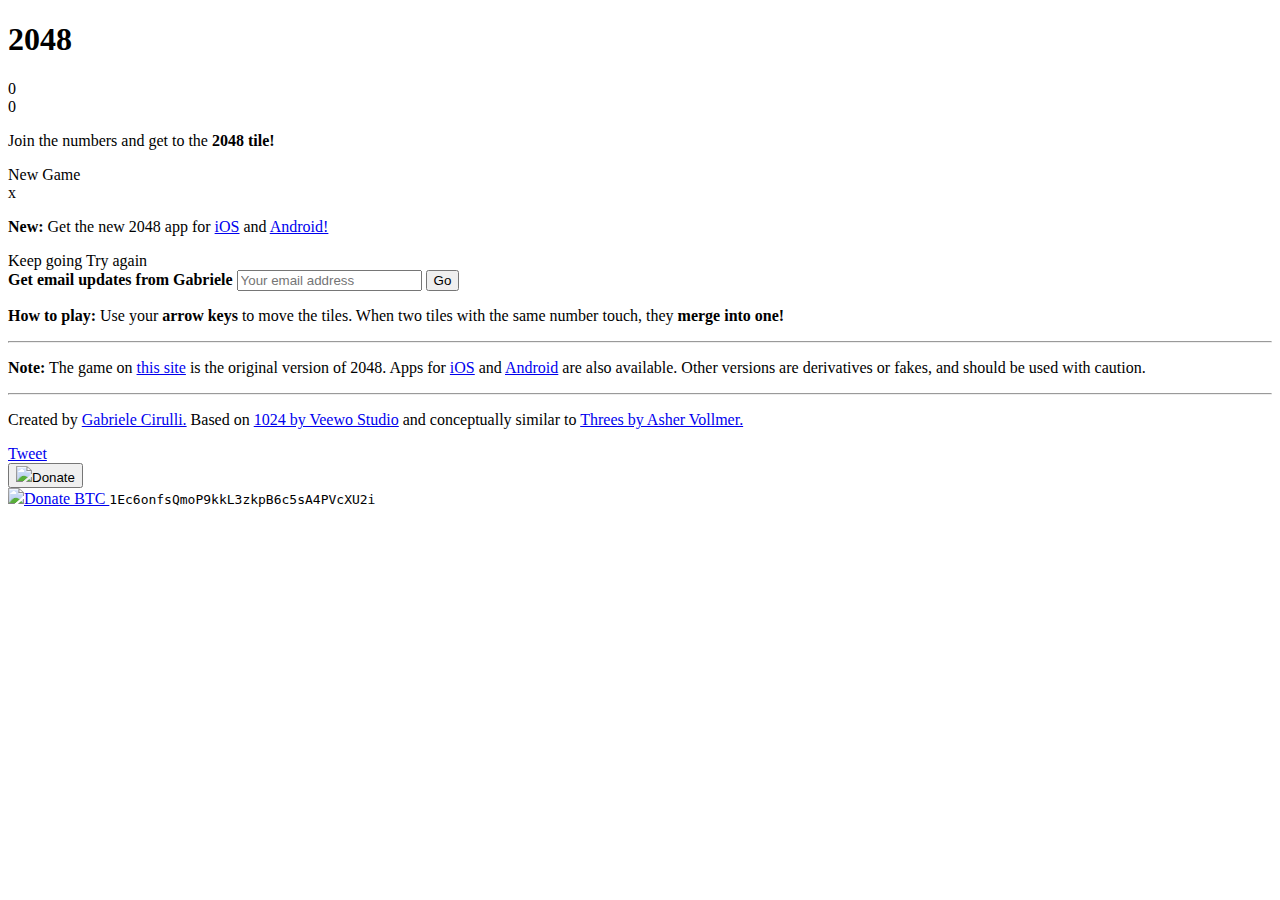
==== index.html @ 69ab5930 "Merge remote-tracking branch 'origin/master' into gh-pages" ====
<!DOCTYPE html>
<html lang="en" manifest="cache.appcache">
<head>
  <meta charset="utf-8">
  <title>2048</title>

  <link href="style/main.css" rel="stylesheet" type="text/css">
  <link rel="shortcut icon" href="favicon.ico">
  <link rel="apple-touch-icon" href="meta/apple-touch-icon.png">
  <link rel="apple-touch-startup-image" href="meta/apple-touch-startup-image-640x1096.png" media="(device-width: 320px) and (device-height: 568px) and (-webkit-device-pixel-ratio: 2)"> <!-- iPhone 5+ -->
  <link rel="apple-touch-startup-image" href="meta/apple-touch-startup-image-640x920.png"  media="(device-width: 320px) and (device-height: 480px) and (-webkit-device-pixel-ratio: 2)"> <!-- iPhone, retina -->
  <meta name="apple-mobile-web-app-capable" content="yes">
  <meta name="apple-mobile-web-app-status-bar-style" content="black">

  <meta name="HandheldFriendly" content="True">
  <meta name="MobileOptimized" content="320">
  <meta name="viewport" content="width=device-width, target-densitydpi=160dpi, initial-scale=1.0, maximum-scale=1, user-scalable=no, minimal-ui">
  <meta name="format-detection" content="telephone=no" />

  <meta name="apple-itunes-app" content="app-id=868076805">

  <meta property="og:title" content="2048 game"/>
  <meta property="og:site_name" content="2048 game"/>
  <meta property="og:description" content="Join the numbers and get to the 2048 tile! Careful: this game is extremely addictive!"/>
  <meta property="og:image" content="http://gabrielecirulli.github.io/2048/meta/og_image.png"/>
</head>
<body>
  <div class="container">
    <div class="heading">
      <h1 class="title">2048</h1>
      <div class="scores-container">
        <div class="score-container">0</div>
        <div class="best-container">0</div>
      </div>
    </div>

    <div class="above-game">
      <p class="game-intro">Join the numbers and get to the <strong>2048 tile!</strong></p>
      <a class="restart-button">New Game</a>
    </div>

    <div class="app-notice">
      <span class="notice-close-button">x</span>
      <p><strong class="important">New:</strong> Get the new 2048 app for <a href="https://itunes.apple.com/us/app/2048-by-gabriele-cirulli/id868076805" target="_blank">iOS</a> and <a href="https://play.google.com/store/apps/details?id=com.gabrielecirulli.app2048" target="_blank">Android!</a></p>
    </div>

    <div class="game-container">
      <div class="game-message">
        <p></p>
        <div class="lower">
	        <a class="keep-playing-button">Keep going</a>
          <a class="retry-button">Try again</a>
          <div class="score-sharing"></div>
          <div class="mailing-list">
            <!-- MailChimp Signup Form -->
            <form action="http://gabrielecirulli.us8.list-manage.com/subscribe/post?u=991201206817cfb4e4247ed6c&amp;id=7928ea817b" method="post" name="mc-embedded-subscribe-form" class="mailing-list-form" target="_blank">
              <strong>Get email updates from Gabriele</strong>

              <input type="email" value="" name="EMAIL" class="mailing-list-email-field" placeholder="Your email address" spellcheck="false">

              <!-- real people should not fill this in and expect good things - do not remove this or risk form bot signups-->
              <div style="position: absolute; left: -9999px;">
                <input type="text" name="b_991201206817cfb4e4247ed6c_7928ea817b" value="">
              </div>

              <input type="submit" value="Go" name="subscribe" class="mailing-list-subscribe-button">
            </form>
          </div>
        </div>
      </div>

      <div class="grid-container">
        <div class="grid-row">
          <div class="grid-cell"></div>
          <div class="grid-cell"></div>
          <div class="grid-cell"></div>
          <div class="grid-cell"></div>
        </div>
        <div class="grid-row">
          <div class="grid-cell"></div>
          <div class="grid-cell"></div>
          <div class="grid-cell"></div>
          <div class="grid-cell"></div>
        </div>
        <div class="grid-row">
          <div class="grid-cell"></div>
          <div class="grid-cell"></div>
          <div class="grid-cell"></div>
          <div class="grid-cell"></div>
        </div>
        <div class="grid-row">
          <div class="grid-cell"></div>
          <div class="grid-cell"></div>
          <div class="grid-cell"></div>
          <div class="grid-cell"></div>
        </div>
      </div>

      <div class="tile-container">

      </div>
    </div>

    <p class="game-explanation">
      <strong class="important">How to play:</strong> Use your <strong>arrow keys</strong> to move the tiles. When two tiles with the same number touch, they <strong>merge into one!</strong>
    </p>
    <hr>
    <p>
    <strong class="important">Note:</strong> The game on <a href="http://git.io/2048">this site</a> is the original version of 2048. Apps for <a href="https://itunes.apple.com/us/app/2048-by-gabriele-cirulli/id868076805" target="_blank">iOS</a> and <a href="https://play.google.com/store/apps/details?id=com.gabrielecirulli.app2048" target="_blank">Android</a> are also available. Other versions are derivatives or fakes, and should be used with caution.
    </p>
    <hr>
    <p>
    Created by <a href="http://gabrielecirulli.com" target="_blank">Gabriele Cirulli.</a> Based on <a href="https://itunes.apple.com/us/app/1024!/id823499224" target="_blank">1024 by Veewo Studio</a> and conceptually similar to <a href="http://asherv.com/threes/" target="_blank">Threes by Asher Vollmer.</a>
    </p>
    <div class="sharing">
      <a href="https://twitter.com/share" class="twitter-share-button" data-text="Check out 2048, a game where you join numbers to score high! #2048game" data-via="gabrielecirulli" data-url="http://git.io/2048" data-counturl="http://gabrielecirulli.github.io/2048/">Tweet</a>
      <script>!function(d,s,id){var js,fjs=d.getElementsByTagName(s)[0],p=/^http:/.test(d.location)?'http':'https';if(!d.getElementById(id)){js=d.createElement(s);js.id=id;js.src=p+'://platform.twitter.com/widgets.js';fjs.parentNode.insertBefore(js,fjs);}}(document, 'script', 'twitter-wjs');</script>

      <form class="pp-donate" action="https://www.paypal.com/cgi-bin/webscr" method="post" target="_blank">
        <input type="hidden" name="cmd" value="_s-xclick">
        <input type="hidden" name="hosted_button_id" value="NVNPJLTBZ8AME">
        <button name="submit"><img src="meta/icon_pp.svg">Donate</button>
        <img alt="" border="0" src="https://www.paypalobjects.com/en_US/i/scr/pixel.gif" width="1" height="1">
      </form>

      <span class="btc-donate">
        <a href="bitcoin:1Ec6onfsQmoP9kkL3zkpB6c5sA4PVcXU2i">
          <img src="meta/icon_bitcoin.svg">Donate BTC
        </a>
        <span class="address"><code>1Ec6onfsQmoP9kkL3zkpB6c5sA4PVcXU2i</code></span>
      </span>

    </div>
  </div>

  <script src="js/bind_polyfill.js"></script>
  <script src="js/classlist_polyfill.js"></script>
  <script src="js/animframe_polyfill.js"></script>
  <script src="js/keyboard_input_manager.js"></script>
  <script src="js/html_actuator.js"></script>
  <script src="js/grid.js"></script>
  <script src="js/tile.js"></script>
  <script src="js/local_storage_manager.js"></script>
  <script src="js/game_manager.js"></script>
  <script src="js/application.js"></script>

  <script>
    (function(i,s,o,g,r,a,m){i["GoogleAnalyticsObject"]=r;i[r]=i[r]||function(){
    (i[r].q=i[r].q||[]).push(arguments)},i[r].l=1*new Date();a=s.createElement(o),
    m=s.getElementsByTagName(o)[0];a.async=1;a.src=g;m.parentNode.insertBefore(a,m)
    })(window,document,"script","//www.google-analytics.com/analytics.js","ga");

    ga("create", "UA-42620757-2", "gabrielecirulli.github.io");
    ga("send", "pageview");
  </script>
</body>
</html>
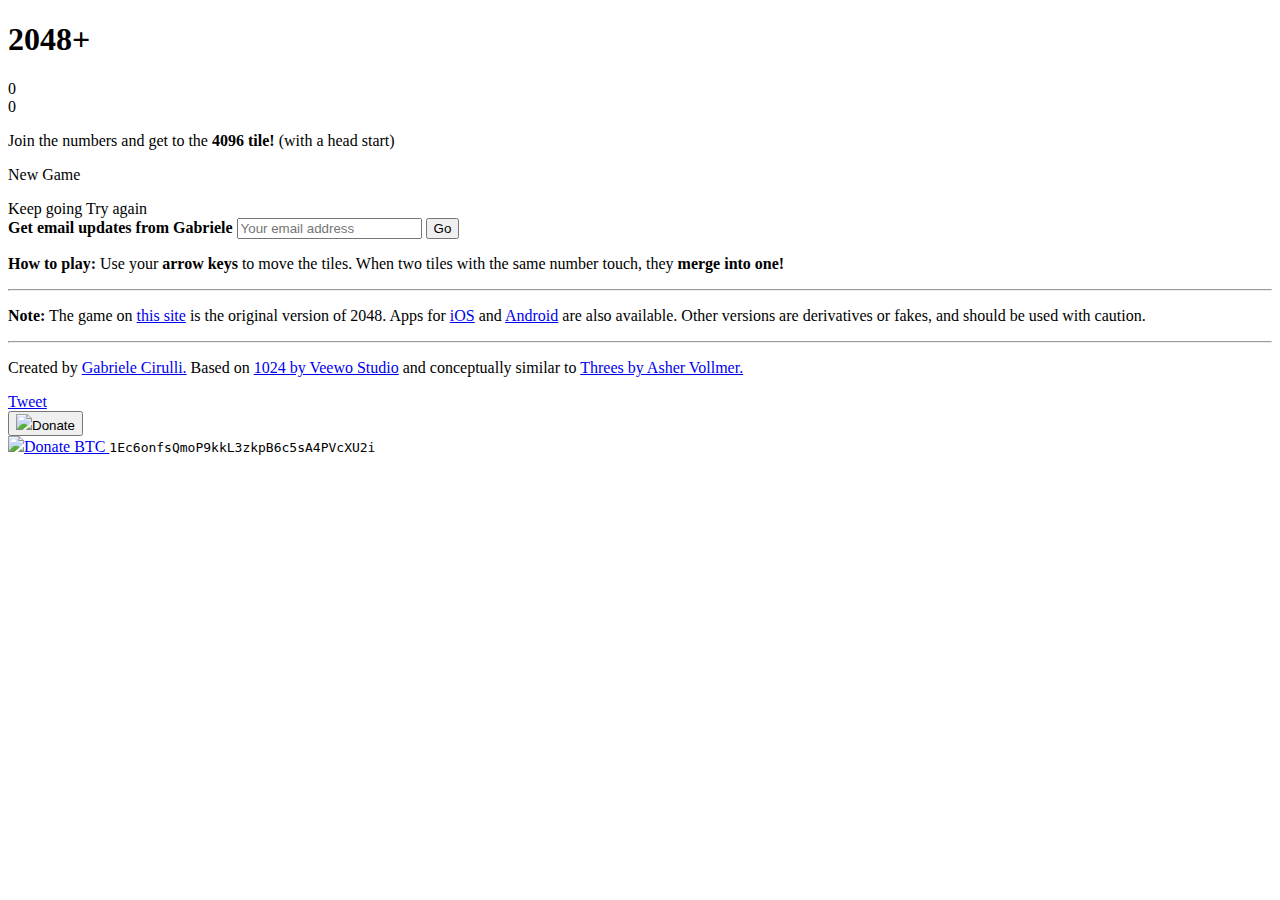
==== commit 123f1359: "Update index.html" ====
--- a/index.html
+++ b/index.html
@@ -27,7 +27,7 @@
 <body>
   <div class="container">
     <div class="heading">
-      <h1 class="title">2048</h1>
+      <h1 class="title">2048+</h1>
       <div class="scores-container">
         <div class="score-container">0</div>
         <div class="best-container">0</div>
@@ -35,13 +35,8 @@
     </div>
 
     <div class="above-game">
-      <p class="game-intro">Join the numbers and get to the <strong>2048 tile!</strong></p>
+      <p class="game-intro">Join the numbers and get to the <strong>4096 tile!</strong> (with a head start)</p>
       <a class="restart-button">New Game</a>
-    </div>
-
-    <div class="app-notice">
-      <span class="notice-close-button">x</span>
-      <p><strong class="important">New:</strong> Get the new 2048 app for <a href="https://itunes.apple.com/us/app/2048-by-gabriele-cirulli/id868076805" target="_blank">iOS</a> and <a href="https://play.google.com/store/apps/details?id=com.gabrielecirulli.app2048" target="_blank">Android!</a></p>
     </div>
 
     <div class="game-container">
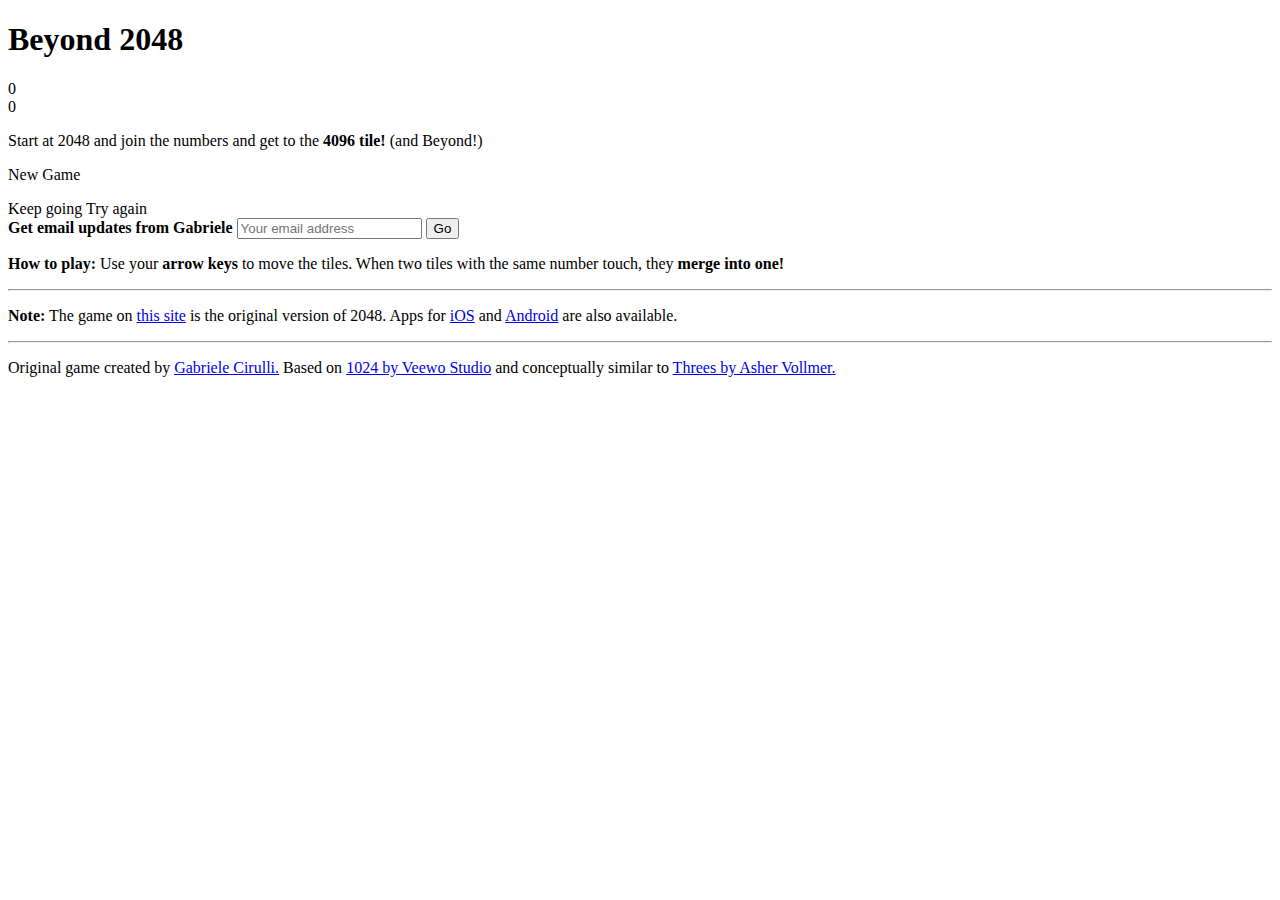
==== commit 73df7ea8: "rename and cleanup" ====
--- a/index.html
+++ b/index.html
@@ -27,7 +27,7 @@
 <body>
   <div class="container">
     <div class="heading">
-      <h1 class="title">2048+</h1>
+      <h1 class="title">Beyond 2048</h1>
       <div class="scores-container">
         <div class="score-container">0</div>
         <div class="best-container">0</div>
@@ -35,7 +35,7 @@
     </div>
 
     <div class="above-game">
-      <p class="game-intro">Join the numbers and get to the <strong>4096 tile!</strong> (with a head start)</p>
+      <p class="game-intro">Start at 2048 and join the numbers and get to the <strong>4096 tile!</strong> (and Beyond!)</p>
       <a class="restart-button">New Game</a>
     </div>
 
@@ -101,31 +101,12 @@
     </p>
     <hr>
     <p>
-    <strong class="important">Note:</strong> The game on <a href="http://git.io/2048">this site</a> is the original version of 2048. Apps for <a href="https://itunes.apple.com/us/app/2048-by-gabriele-cirulli/id868076805" target="_blank">iOS</a> and <a href="https://play.google.com/store/apps/details?id=com.gabrielecirulli.app2048" target="_blank">Android</a> are also available. Other versions are derivatives or fakes, and should be used with caution.
+    <strong class="important">Note:</strong> The game on <a href="http://git.io/2048">this site</a> is the original version of 2048. Apps for <a href="https://itunes.apple.com/us/app/2048-by-gabriele-cirulli/id868076805" target="_blank">iOS</a> and <a href="https://play.google.com/store/apps/details?id=com.gabrielecirulli.app2048" target="_blank">Android</a> are also available.
     </p>
     <hr>
     <p>
-    Created by <a href="http://gabrielecirulli.com" target="_blank">Gabriele Cirulli.</a> Based on <a href="https://itunes.apple.com/us/app/1024!/id823499224" target="_blank">1024 by Veewo Studio</a> and conceptually similar to <a href="http://asherv.com/threes/" target="_blank">Threes by Asher Vollmer.</a>
+    Original game created by <a href="http://gabrielecirulli.com" target="_blank">Gabriele Cirulli.</a> Based on <a href="https://itunes.apple.com/us/app/1024!/id823499224" target="_blank">1024 by Veewo Studio</a> and conceptually similar to <a href="http://asherv.com/threes/" target="_blank">Threes by Asher Vollmer.</a>
     </p>
-    <div class="sharing">
-      <a href="https://twitter.com/share" class="twitter-share-button" data-text="Check out 2048, a game where you join numbers to score high! #2048game" data-via="gabrielecirulli" data-url="http://git.io/2048" data-counturl="http://gabrielecirulli.github.io/2048/">Tweet</a>
-      <script>!function(d,s,id){var js,fjs=d.getElementsByTagName(s)[0],p=/^http:/.test(d.location)?'http':'https';if(!d.getElementById(id)){js=d.createElement(s);js.id=id;js.src=p+'://platform.twitter.com/widgets.js';fjs.parentNode.insertBefore(js,fjs);}}(document, 'script', 'twitter-wjs');</script>
-
-      <form class="pp-donate" action="https://www.paypal.com/cgi-bin/webscr" method="post" target="_blank">
-        <input type="hidden" name="cmd" value="_s-xclick">
-        <input type="hidden" name="hosted_button_id" value="NVNPJLTBZ8AME">
-        <button name="submit"><img src="meta/icon_pp.svg">Donate</button>
-        <img alt="" border="0" src="https://www.paypalobjects.com/en_US/i/scr/pixel.gif" width="1" height="1">
-      </form>
-
-      <span class="btc-donate">
-        <a href="bitcoin:1Ec6onfsQmoP9kkL3zkpB6c5sA4PVcXU2i">
-          <img src="meta/icon_bitcoin.svg">Donate BTC
-        </a>
-        <span class="address"><code>1Ec6onfsQmoP9kkL3zkpB6c5sA4PVcXU2i</code></span>
-      </span>
-
-    </div>
   </div>
 
   <script src="js/bind_polyfill.js"></script>
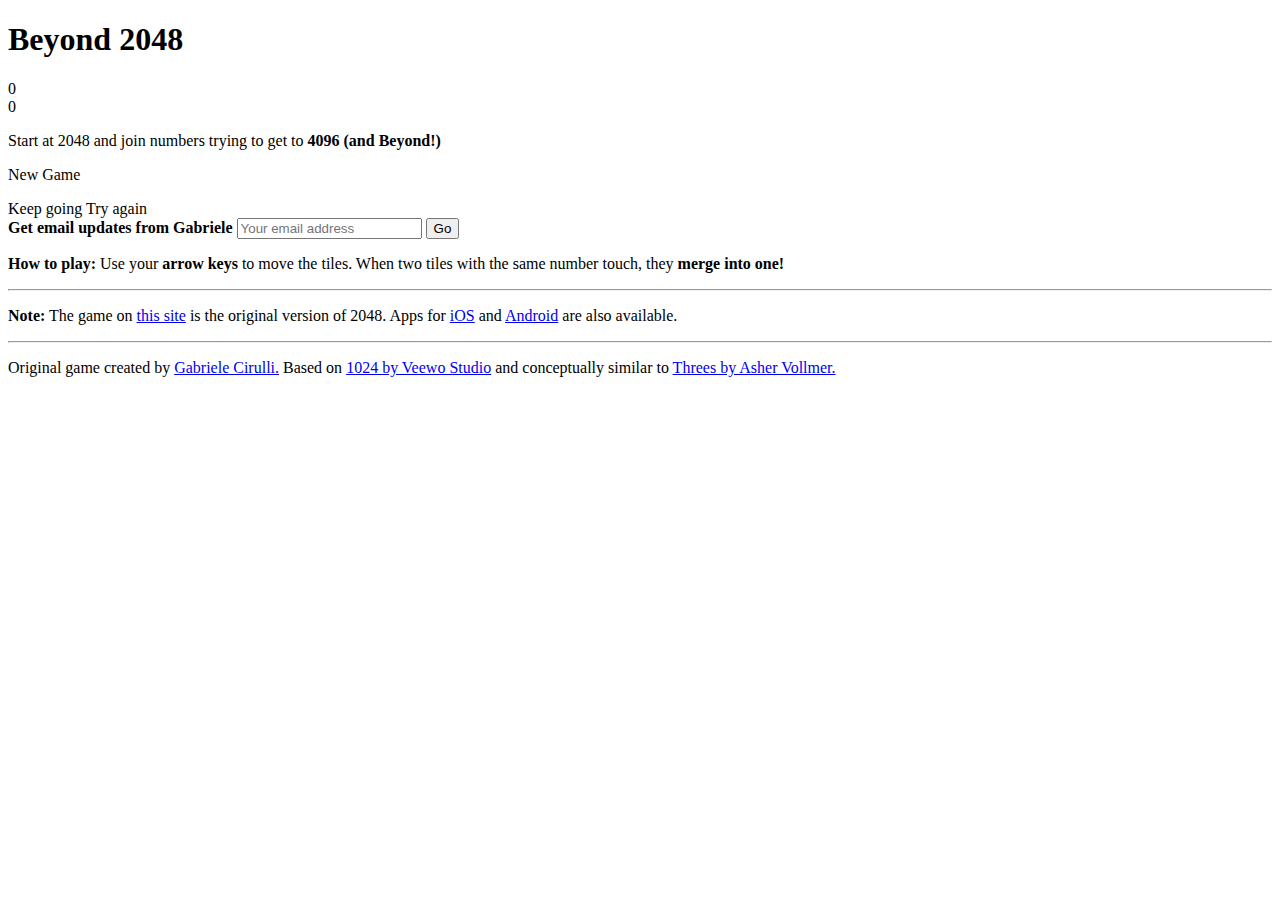
==== commit a45b5d9a: "wording" ====
--- a/index.html
+++ b/index.html
@@ -35,7 +35,7 @@
     </div>
 
     <div class="above-game">
-      <p class="game-intro">Start at 2048 and join the numbers and get to the <strong>4096 tile!</strong> (and Beyond!)</p>
+      <p class="game-intro">Start at 2048 and join numbers trying to get to <strong>4096 (and Beyond!)</strong></p>
       <a class="restart-button">New Game</a>
     </div>
 
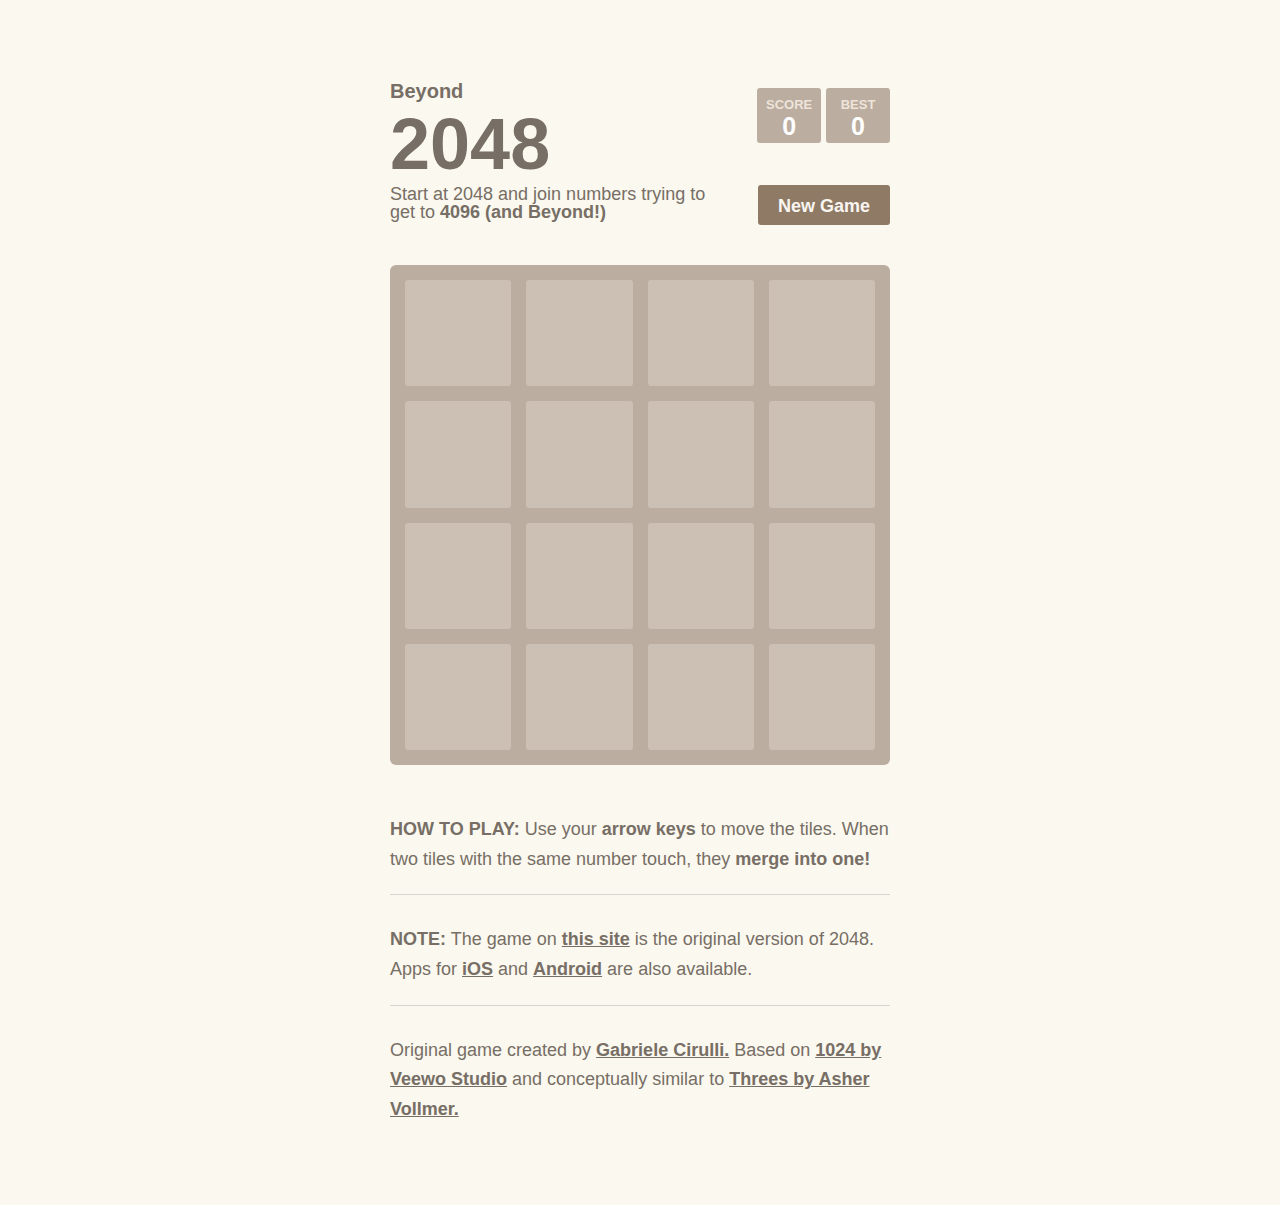
==== commit 9878638f: "index updates" ====
--- a/index.html
+++ b/index.html
@@ -27,7 +27,7 @@
 <body>
   <div class="container">
     <div class="heading">
-      <h1 class="title">Beyond 2048</h1>
+      <h1 class="title"><span class="sub-title">Beyond</span> 2048</h1>
       <div class="scores-container">
         <div class="score-container">0</div>
         <div class="best-container">0</div>
@@ -119,15 +119,5 @@
   <script src="js/local_storage_manager.js"></script>
   <script src="js/game_manager.js"></script>
   <script src="js/application.js"></script>
-
-  <script>
-    (function(i,s,o,g,r,a,m){i["GoogleAnalyticsObject"]=r;i[r]=i[r]||function(){
-    (i[r].q=i[r].q||[]).push(arguments)},i[r].l=1*new Date();a=s.createElement(o),
-    m=s.getElementsByTagName(o)[0];a.async=1;a.src=g;m.parentNode.insertBefore(a,m)
-    })(window,document,"script","//www.google-analytics.com/analytics.js","ga");
-
-    ga("create", "UA-42620757-2", "gabrielecirulli.github.io");
-    ga("send", "pageview");
-  </script>
 </body>
 </html>
--- a/style/main.css
+++ b/style/main.css
@@ -0,0 +1,1057 @@
+@import url(fonts/clear-sans.css);
+html, body {
+  margin: 0;
+  padding: 0;
+  background: #faf8ef;
+  color: #776e65;
+  font-family: "Clear Sans", "Helvetica Neue", Arial, sans-serif;
+  font-size: 18px; }
+
+body {
+  margin: 80px 0; }
+
+input {
+  display: inline-block;
+  background: #8f7a66;
+  border-radius: 3px;
+  padding: 0 20px;
+  text-decoration: none;
+  color: #f9f6f2;
+  height: 40px;
+  line-height: 42px;
+  cursor: pointer;
+  font: inherit;
+  border: none;
+  outline: none;
+  box-sizing: border-box;
+  font-weight: bold;
+  margin: 0;
+  -webkit-appearance: none;
+  -moz-appearance: none;
+  appearance: none; }
+  input[type="text"], input[type="email"] {
+    cursor: auto;
+    background: #fcfbf9;
+    font-weight: normal;
+    color: #776e65;
+    padding: 0 15px; }
+    input[type="text"]::-webkit-input-placeholder, input[type="email"]::-webkit-input-placeholder {
+      color: #9d948c; }
+    input[type="text"]::-moz-placeholder, input[type="email"]::-moz-placeholder {
+      color: #9d948c; }
+    input[type="text"]:-ms-input-placeholder, input[type="email"]:-ms-input-placeholder {
+      color: #9d948c; }
+
+.heading:after {
+  content: "";
+  display: block;
+  clear: both; }
+
+h1.title {
+  font-size: 72px;
+  font-weight: bold;
+  margin: 0;
+  display: block;
+  float: left; }
+  h1.title .sub-title{
+	font-size: 20px;
+	display: block;
+  }
+
+@-webkit-keyframes move-up {
+  0% {
+    top: 25px;
+    opacity: 1; }
+
+  100% {
+    top: -50px;
+    opacity: 0; } }
+@-moz-keyframes move-up {
+  0% {
+    top: 25px;
+    opacity: 1; }
+
+  100% {
+    top: -50px;
+    opacity: 0; } }
+@keyframes move-up {
+  0% {
+    top: 25px;
+    opacity: 1; }
+
+  100% {
+    top: -50px;
+    opacity: 0; } }
+.scores-container {
+  float: right;
+  text-align: right; }
+
+.score-container, .best-container {
+  position: relative;
+  display: inline-block;
+  background: #bbada0;
+  padding: 15px 25px;
+  font-size: 25px;
+  height: 25px;
+  line-height: 47px;
+  font-weight: bold;
+  border-radius: 3px;
+  color: white;
+  margin-top: 8px;
+  text-align: center; }
+  .score-container:after, .best-container:after {
+    position: absolute;
+    width: 100%;
+    top: 10px;
+    left: 0;
+    text-transform: uppercase;
+    font-size: 13px;
+    line-height: 13px;
+    text-align: center;
+    color: #eee4da; }
+  .score-container .score-addition, .best-container .score-addition {
+    position: absolute;
+    right: 30px;
+    color: red;
+    font-size: 25px;
+    line-height: 25px;
+    font-weight: bold;
+    color: rgba(119, 110, 101, 0.9);
+    z-index: 100;
+    -webkit-animation: move-up 600ms ease-in;
+    -moz-animation: move-up 600ms ease-in;
+    animation: move-up 600ms ease-in;
+    -webkit-animation-fill-mode: both;
+    -moz-animation-fill-mode: both;
+    animation-fill-mode: both; }
+
+.score-container:after {
+  content: "Score"; }
+
+.best-container:after {
+  content: "Best"; }
+
+p {
+  margin-top: 0;
+  margin-bottom: 10px;
+  line-height: 1.65; }
+
+a {
+  color: #776e65;
+  font-weight: bold;
+  text-decoration: underline;
+  cursor: pointer; }
+
+strong.important {
+  text-transform: uppercase; }
+
+hr {
+  border: none;
+  border-bottom: 1px solid #d8d4d0;
+  margin-top: 20px;
+  margin-bottom: 30px; }
+
+.container {
+  width: 500px;
+  margin: 0 auto; }
+
+@-webkit-keyframes fade-in {
+  0% {
+    opacity: 0; }
+
+  100% {
+    opacity: 1; } }
+@-moz-keyframes fade-in {
+  0% {
+    opacity: 0; }
+
+  100% {
+    opacity: 1; } }
+@keyframes fade-in {
+  0% {
+    opacity: 0; }
+
+  100% {
+    opacity: 1; } }
+@-webkit-keyframes slide-up {
+  0% {
+    margin-top: 32%; }
+
+  100% {
+    margin-top: 20%; } }
+@-moz-keyframes slide-up {
+  0% {
+    margin-top: 32%; }
+
+  100% {
+    margin-top: 20%; } }
+@keyframes slide-up {
+  0% {
+    margin-top: 32%; }
+
+  100% {
+    margin-top: 20%; } }
+.game-container {
+  margin-top: 40px;
+  position: relative;
+  padding: 15px;
+  cursor: default;
+  -webkit-touch-callout: none;
+  -ms-touch-callout: none;
+  -webkit-user-select: none;
+  -moz-user-select: none;
+  -ms-user-select: none;
+  -ms-touch-action: none;
+  touch-action: none;
+  background: #bbada0;
+  border-radius: 6px;
+  width: 500px;
+  height: 500px;
+  -webkit-box-sizing: border-box;
+  -moz-box-sizing: border-box;
+  box-sizing: border-box; }
+
+.game-message {
+  display: none;
+  position: absolute;
+  top: 0;
+  right: 0;
+  bottom: 0;
+  left: 0;
+  background: rgba(238, 228, 218, 0.73);
+  z-index: 100;
+  padding-top: 40px;
+  text-align: center;
+  -webkit-animation: fade-in 800ms ease 1200ms;
+  -moz-animation: fade-in 800ms ease 1200ms;
+  animation: fade-in 800ms ease 1200ms;
+  -webkit-animation-fill-mode: both;
+  -moz-animation-fill-mode: both;
+  animation-fill-mode: both; }
+  .game-message p {
+    font-size: 60px;
+    font-weight: bold;
+    height: 60px;
+    line-height: 60px;
+    margin-top: 222px; }
+  .game-message .lower {
+    display: block;
+    margin-top: 29px; }
+  .game-message .mailing-list {
+    margin-top: 52px; }
+    .game-message .mailing-list strong {
+      display: block;
+      margin-bottom: 10px; }
+    .game-message .mailing-list .mailing-list-email-field {
+      width: 230px;
+      margin-right: 5px; }
+  .game-message a {
+    display: inline-block;
+    background: #8f7a66;
+    border-radius: 3px;
+    padding: 0 20px;
+    text-decoration: none;
+    color: #f9f6f2;
+    height: 40px;
+    line-height: 42px;
+    cursor: pointer;
+    margin-left: 9px; }
+    .game-message a.keep-playing-button {
+      display: none; }
+  .game-message .score-sharing {
+    display: inline-block;
+    vertical-align: middle;
+    margin-left: 10px; }
+  .game-message.game-won {
+    background: rgba(237, 194, 46, 0.5);
+    color: #f9f6f2; }
+    .game-message.game-won a.keep-playing-button {
+      display: inline-block; }
+  .game-message.game-won, .game-message.game-over {
+    display: block; }
+    .game-message.game-won p, .game-message.game-over p {
+      -webkit-animation: slide-up 1.5s ease-in-out 2500ms;
+      -moz-animation: slide-up 1.5s ease-in-out 2500ms;
+      animation: slide-up 1.5s ease-in-out 2500ms;
+      -webkit-animation-fill-mode: both;
+      -moz-animation-fill-mode: both;
+      animation-fill-mode: both; }
+    .game-message.game-won .mailing-list, .game-message.game-over .mailing-list {
+      -webkit-animation: fade-in 1.5s ease-in-out 2500ms;
+      -moz-animation: fade-in 1.5s ease-in-out 2500ms;
+      animation: fade-in 1.5s ease-in-out 2500ms;
+      -webkit-animation-fill-mode: both;
+      -moz-animation-fill-mode: both;
+      animation-fill-mode: both; }
+
+.grid-container {
+  position: absolute;
+  z-index: 1; }
+
+.grid-row {
+  margin-bottom: 15px; }
+  .grid-row:last-child {
+    margin-bottom: 0; }
+  .grid-row:after {
+    content: "";
+    display: block;
+    clear: both; }
+
+.grid-cell {
+  width: 106.25px;
+  height: 106.25px;
+  margin-right: 15px;
+  float: left;
+  border-radius: 3px;
+  background: rgba(238, 228, 218, 0.35); }
+  .grid-cell:last-child {
+    margin-right: 0; }
+
+.tile-container {
+  position: absolute;
+  z-index: 2; }
+
+.tile, .tile .tile-inner {
+  width: 107px;
+  height: 107px;
+  line-height: 116.25px; }
+.tile.tile-position-1-1 {
+  -webkit-transform: translate(0px, 0px);
+  -moz-transform: translate(0px, 0px);
+  transform: translate(0px, 0px); }
+.tile.tile-position-1-2 {
+  -webkit-transform: translate(0px, 121px);
+  -moz-transform: translate(0px, 121px);
+  transform: translate(0px, 121px); }
+.tile.tile-position-1-3 {
+  -webkit-transform: translate(0px, 242px);
+  -moz-transform: translate(0px, 242px);
+  transform: translate(0px, 242px); }
+.tile.tile-position-1-4 {
+  -webkit-transform: translate(0px, 363px);
+  -moz-transform: translate(0px, 363px);
+  transform: translate(0px, 363px); }
+.tile.tile-position-2-1 {
+  -webkit-transform: translate(121px, 0px);
+  -moz-transform: translate(121px, 0px);
+  transform: translate(121px, 0px); }
+.tile.tile-position-2-2 {
+  -webkit-transform: translate(121px, 121px);
+  -moz-transform: translate(121px, 121px);
+  transform: translate(121px, 121px); }
+.tile.tile-position-2-3 {
+  -webkit-transform: translate(121px, 242px);
+  -moz-transform: translate(121px, 242px);
+  transform: translate(121px, 242px); }
+.tile.tile-position-2-4 {
+  -webkit-transform: translate(121px, 363px);
+  -moz-transform: translate(121px, 363px);
+  transform: translate(121px, 363px); }
+.tile.tile-position-3-1 {
+  -webkit-transform: translate(242px, 0px);
+  -moz-transform: translate(242px, 0px);
+  transform: translate(242px, 0px); }
+.tile.tile-position-3-2 {
+  -webkit-transform: translate(242px, 121px);
+  -moz-transform: translate(242px, 121px);
+  transform: translate(242px, 121px); }
+.tile.tile-position-3-3 {
+  -webkit-transform: translate(242px, 242px);
+  -moz-transform: translate(242px, 242px);
+  transform: translate(242px, 242px); }
+.tile.tile-position-3-4 {
+  -webkit-transform: translate(242px, 363px);
+  -moz-transform: translate(242px, 363px);
+  transform: translate(242px, 363px); }
+.tile.tile-position-4-1 {
+  -webkit-transform: translate(363px, 0px);
+  -moz-transform: translate(363px, 0px);
+  transform: translate(363px, 0px); }
+.tile.tile-position-4-2 {
+  -webkit-transform: translate(363px, 121px);
+  -moz-transform: translate(363px, 121px);
+  transform: translate(363px, 121px); }
+.tile.tile-position-4-3 {
+  -webkit-transform: translate(363px, 242px);
+  -moz-transform: translate(363px, 242px);
+  transform: translate(363px, 242px); }
+.tile.tile-position-4-4 {
+  -webkit-transform: translate(363px, 363px);
+  -moz-transform: translate(363px, 363px);
+  transform: translate(363px, 363px); }
+
+.tile {
+  position: absolute;
+  -webkit-transition: 100ms ease-in-out;
+  -moz-transition: 100ms ease-in-out;
+  transition: 100ms ease-in-out;
+  -webkit-transition-property: -webkit-transform;
+  -moz-transition-property: -moz-transform;
+  transition-property: transform; }
+  .tile .tile-inner {
+    border-radius: 3px;
+    background: #eee4da;
+    text-align: center;
+    font-weight: bold;
+    z-index: 10;
+    font-size: 55px; }
+  .tile.tile-2 .tile-inner {
+    background: #eee4da;
+    box-shadow: 0 0 30px 10px rgba(243, 215, 116, 0), inset 0 0 0 1px rgba(255, 255, 255, 0); }
+  .tile.tile-4 .tile-inner {
+    background: #ede0c8;
+    box-shadow: 0 0 30px 10px rgba(243, 215, 116, 0), inset 0 0 0 1px rgba(255, 255, 255, 0); }
+  .tile.tile-8 .tile-inner {
+    color: #f9f6f2;
+    background: #f2b179; }
+  .tile.tile-16 .tile-inner {
+    color: #f9f6f2;
+    background: #f59563; }
+  .tile.tile-32 .tile-inner {
+    color: #f9f6f2;
+    background: #f67c5f; }
+  .tile.tile-64 .tile-inner {
+    color: #f9f6f2;
+    background: #f65e3b; }
+  .tile.tile-128 .tile-inner {
+    color: #f9f6f2;
+    background: #edcf72;
+    box-shadow: 0 0 30px 10px rgba(243, 215, 116, 0.2381), inset 0 0 0 1px rgba(255, 255, 255, 0.14286);
+    font-size: 45px; }
+    @media screen and (max-width: 520px) {
+      .tile.tile-128 .tile-inner {
+        font-size: 25px; } }
+  .tile.tile-256 .tile-inner {
+    color: #f9f6f2;
+    background: #edcc61;
+    box-shadow: 0 0 30px 10px rgba(243, 215, 116, 0.31746), inset 0 0 0 1px rgba(255, 255, 255, 0.19048);
+    font-size: 45px; }
+    @media screen and (max-width: 520px) {
+      .tile.tile-256 .tile-inner {
+        font-size: 25px; } }
+  .tile.tile-512 .tile-inner {
+    color: #f9f6f2;
+    background: #edc850;
+    box-shadow: 0 0 30px 10px rgba(243, 215, 116, 0.39683), inset 0 0 0 1px rgba(255, 255, 255, 0.2381);
+    font-size: 45px; }
+    @media screen and (max-width: 520px) {
+      .tile.tile-512 .tile-inner {
+        font-size: 25px; } }
+  .tile.tile-1024 .tile-inner {
+    color: #f9f6f2;
+    background: #edc53f;
+    box-shadow: 0 0 30px 10px rgba(243, 215, 116, 0.47619), inset 0 0 0 1px rgba(255, 255, 255, 0.28571);
+    font-size: 35px; }
+    @media screen and (max-width: 520px) {
+      .tile.tile-1024 .tile-inner {
+        font-size: 15px; } }
+  .tile.tile-2048 .tile-inner {
+    color: #f9f6f2;
+    background: #edc22e;
+    box-shadow: 0 0 30px 10px rgba(243, 215, 116, 0.55556), inset 0 0 0 1px rgba(255, 255, 255, 0.33333);
+    font-size: 35px; }
+    @media screen and (max-width: 520px) {
+      .tile.tile-2048 .tile-inner {
+        font-size: 15px; } }
+  .tile.tile-super .tile-inner {
+    color: #f9f6f2;
+    background: #3c3a32;
+    font-size: 30px; }
+    @media screen and (max-width: 520px) {
+      .tile.tile-super .tile-inner {
+        font-size: 10px; } }
+
+@-webkit-keyframes appear {
+  0% {
+    opacity: 0;
+    -webkit-transform: scale(0);
+    -moz-transform: scale(0);
+    transform: scale(0); }
+
+  100% {
+    opacity: 1;
+    -webkit-transform: scale(1);
+    -moz-transform: scale(1);
+    transform: scale(1); } }
+@-moz-keyframes appear {
+  0% {
+    opacity: 0;
+    -webkit-transform: scale(0);
+    -moz-transform: scale(0);
+    transform: scale(0); }
+
+  100% {
+    opacity: 1;
+    -webkit-transform: scale(1);
+    -moz-transform: scale(1);
+    transform: scale(1); } }
+@keyframes appear {
+  0% {
+    opacity: 0;
+    -webkit-transform: scale(0);
+    -moz-transform: scale(0);
+    transform: scale(0); }
+
+  100% {
+    opacity: 1;
+    -webkit-transform: scale(1);
+    -moz-transform: scale(1);
+    transform: scale(1); } }
+.tile-new .tile-inner {
+  -webkit-animation: appear 200ms ease 100ms;
+  -moz-animation: appear 200ms ease 100ms;
+  animation: appear 200ms ease 100ms;
+  -webkit-animation-fill-mode: backwards;
+  -moz-animation-fill-mode: backwards;
+  animation-fill-mode: backwards; }
+
+@-webkit-keyframes pop {
+  0% {
+    -webkit-transform: scale(0);
+    -moz-transform: scale(0);
+    transform: scale(0); }
+
+  50% {
+    -webkit-transform: scale(1.2);
+    -moz-transform: scale(1.2);
+    transform: scale(1.2); }
+
+  100% {
+    -webkit-transform: scale(1);
+    -moz-transform: scale(1);
+    transform: scale(1); } }
+@-moz-keyframes pop {
+  0% {
+    -webkit-transform: scale(0);
+    -moz-transform: scale(0);
+    transform: scale(0); }
+
+  50% {
+    -webkit-transform: scale(1.2);
+    -moz-transform: scale(1.2);
+    transform: scale(1.2); }
+
+  100% {
+    -webkit-transform: scale(1);
+    -moz-transform: scale(1);
+    transform: scale(1); } }
+@keyframes pop {
+  0% {
+    -webkit-transform: scale(0);
+    -moz-transform: scale(0);
+    transform: scale(0); }
+
+  50% {
+    -webkit-transform: scale(1.2);
+    -moz-transform: scale(1.2);
+    transform: scale(1.2); }
+
+  100% {
+    -webkit-transform: scale(1);
+    -moz-transform: scale(1);
+    transform: scale(1); } }
+.tile-merged .tile-inner {
+  z-index: 20;
+  -webkit-animation: pop 200ms ease 100ms;
+  -moz-animation: pop 200ms ease 100ms;
+  animation: pop 200ms ease 100ms;
+  -webkit-animation-fill-mode: backwards;
+  -moz-animation-fill-mode: backwards;
+  animation-fill-mode: backwards; }
+
+.above-game:after {
+  content: "";
+  display: block;
+  clear: both; }
+
+.game-intro {
+  float: left;
+  line-height: 1em;
+  margin-bottom: 0; 
+  width: 65%;}
+
+.restart-button {
+  display: inline-block;
+  background: #8f7a66;
+  border-radius: 3px;
+  padding: 0 20px;
+  text-decoration: none;
+  color: #f9f6f2;
+  height: 40px;
+  line-height: 42px;
+  cursor: pointer;
+  display: block;
+  text-align: center;
+  float: right; }
+
+.game-explanation {
+  margin-top: 50px; }
+
+.sharing {
+  margin-top: 20px;
+  text-align: center; }
+  .sharing > iframe, .sharing > span, .sharing > form {
+    display: inline-block;
+    vertical-align: middle; }
+
+@media screen and (max-width: 520px) {
+  html, body {
+    font-size: 15px; }
+
+  body {
+    margin-top: 0;
+    padding: 20px; }
+
+  h1.title {
+    font-size: 27px;
+    margin-top: 15px; }
+
+  .container {
+    width: 280px;
+    margin: 0 auto; }
+
+  .score-container, .best-container {
+    margin-top: 0;
+    padding: 15px 10px;
+    min-width: 40px; }
+
+  .heading {
+    margin-bottom: 10px; }
+
+  .game-intro {
+    width: 55%;
+    display: block;
+    box-sizing: border-box;
+    line-height: 1.65; }
+
+  .restart-button {
+    width: 42%;
+    padding: 0;
+    display: block;
+    box-sizing: border-box;
+    margin-top: 2px; }
+
+  .game-container {
+    margin-top: 17px;
+    position: relative;
+    padding: 10px;
+    cursor: default;
+    -webkit-touch-callout: none;
+    -ms-touch-callout: none;
+    -webkit-user-select: none;
+    -moz-user-select: none;
+    -ms-user-select: none;
+    -ms-touch-action: none;
+    touch-action: none;
+    background: #bbada0;
+    border-radius: 6px;
+    width: 280px;
+    height: 280px;
+    -webkit-box-sizing: border-box;
+    -moz-box-sizing: border-box;
+    box-sizing: border-box; }
+
+  .game-message {
+    display: none;
+    position: absolute;
+    top: 0;
+    right: 0;
+    bottom: 0;
+    left: 0;
+    background: rgba(238, 228, 218, 0.73);
+    z-index: 100;
+    padding-top: 40px;
+    text-align: center;
+    -webkit-animation: fade-in 800ms ease 1200ms;
+    -moz-animation: fade-in 800ms ease 1200ms;
+    animation: fade-in 800ms ease 1200ms;
+    -webkit-animation-fill-mode: both;
+    -moz-animation-fill-mode: both;
+    animation-fill-mode: both; }
+    .game-message p {
+      font-size: 60px;
+      font-weight: bold;
+      height: 60px;
+      line-height: 60px;
+      margin-top: 222px; }
+    .game-message .lower {
+      display: block;
+      margin-top: 29px; }
+    .game-message .mailing-list {
+      margin-top: 52px; }
+      .game-message .mailing-list strong {
+        display: block;
+        margin-bottom: 10px; }
+      .game-message .mailing-list .mailing-list-email-field {
+        width: 230px;
+        margin-right: 5px; }
+    .game-message a {
+      display: inline-block;
+      background: #8f7a66;
+      border-radius: 3px;
+      padding: 0 20px;
+      text-decoration: none;
+      color: #f9f6f2;
+      height: 40px;
+      line-height: 42px;
+      cursor: pointer;
+      margin-left: 9px; }
+      .game-message a.keep-playing-button {
+        display: none; }
+    .game-message .score-sharing {
+      display: inline-block;
+      vertical-align: middle;
+      margin-left: 10px; }
+    .game-message.game-won {
+      background: rgba(237, 194, 46, 0.5);
+      color: #f9f6f2; }
+      .game-message.game-won a.keep-playing-button {
+        display: inline-block; }
+    .game-message.game-won, .game-message.game-over {
+      display: block; }
+      .game-message.game-won p, .game-message.game-over p {
+        -webkit-animation: slide-up 1.5s ease-in-out 2500ms;
+        -moz-animation: slide-up 1.5s ease-in-out 2500ms;
+        animation: slide-up 1.5s ease-in-out 2500ms;
+        -webkit-animation-fill-mode: both;
+        -moz-animation-fill-mode: both;
+        animation-fill-mode: both; }
+      .game-message.game-won .mailing-list, .game-message.game-over .mailing-list {
+        -webkit-animation: fade-in 1.5s ease-in-out 2500ms;
+        -moz-animation: fade-in 1.5s ease-in-out 2500ms;
+        animation: fade-in 1.5s ease-in-out 2500ms;
+        -webkit-animation-fill-mode: both;
+        -moz-animation-fill-mode: both;
+        animation-fill-mode: both; }
+
+  .grid-container {
+    position: absolute;
+    z-index: 1; }
+
+  .grid-row {
+    margin-bottom: 10px; }
+    .grid-row:last-child {
+      margin-bottom: 0; }
+    .grid-row:after {
+      content: "";
+      display: block;
+      clear: both; }
+
+  .grid-cell {
+    width: 57.5px;
+    height: 57.5px;
+    margin-right: 10px;
+    float: left;
+    border-radius: 3px;
+    background: rgba(238, 228, 218, 0.35); }
+    .grid-cell:last-child {
+      margin-right: 0; }
+
+  .tile-container {
+    position: absolute;
+    z-index: 2; }
+
+  .tile, .tile .tile-inner {
+    width: 58px;
+    height: 58px;
+    line-height: 67.5px; }
+  .tile.tile-position-1-1 {
+    -webkit-transform: translate(0px, 0px);
+    -moz-transform: translate(0px, 0px);
+    transform: translate(0px, 0px); }
+  .tile.tile-position-1-2 {
+    -webkit-transform: translate(0px, 67px);
+    -moz-transform: translate(0px, 67px);
+    transform: translate(0px, 67px); }
+  .tile.tile-position-1-3 {
+    -webkit-transform: translate(0px, 135px);
+    -moz-transform: translate(0px, 135px);
+    transform: translate(0px, 135px); }
+  .tile.tile-position-1-4 {
+    -webkit-transform: translate(0px, 202px);
+    -moz-transform: translate(0px, 202px);
+    transform: translate(0px, 202px); }
+  .tile.tile-position-2-1 {
+    -webkit-transform: translate(67px, 0px);
+    -moz-transform: translate(67px, 0px);
+    transform: translate(67px, 0px); }
+  .tile.tile-position-2-2 {
+    -webkit-transform: translate(67px, 67px);
+    -moz-transform: translate(67px, 67px);
+    transform: translate(67px, 67px); }
+  .tile.tile-position-2-3 {
+    -webkit-transform: translate(67px, 135px);
+    -moz-transform: translate(67px, 135px);
+    transform: translate(67px, 135px); }
+  .tile.tile-position-2-4 {
+    -webkit-transform: translate(67px, 202px);
+    -moz-transform: translate(67px, 202px);
+    transform: translate(67px, 202px); }
+  .tile.tile-position-3-1 {
+    -webkit-transform: translate(135px, 0px);
+    -moz-transform: translate(135px, 0px);
+    transform: translate(135px, 0px); }
+  .tile.tile-position-3-2 {
+    -webkit-transform: translate(135px, 67px);
+    -moz-transform: translate(135px, 67px);
+    transform: translate(135px, 67px); }
+  .tile.tile-position-3-3 {
+    -webkit-transform: translate(135px, 135px);
+    -moz-transform: translate(135px, 135px);
+    transform: translate(135px, 135px); }
+  .tile.tile-position-3-4 {
+    -webkit-transform: translate(135px, 202px);
+    -moz-transform: translate(135px, 202px);
+    transform: translate(135px, 202px); }
+  .tile.tile-position-4-1 {
+    -webkit-transform: translate(202px, 0px);
+    -moz-transform: translate(202px, 0px);
+    transform: translate(202px, 0px); }
+  .tile.tile-position-4-2 {
+    -webkit-transform: translate(202px, 67px);
+    -moz-transform: translate(202px, 67px);
+    transform: translate(202px, 67px); }
+  .tile.tile-position-4-3 {
+    -webkit-transform: translate(202px, 135px);
+    -moz-transform: translate(202px, 135px);
+    transform: translate(202px, 135px); }
+  .tile.tile-position-4-4 {
+    -webkit-transform: translate(202px, 202px);
+    -moz-transform: translate(202px, 202px);
+    transform: translate(202px, 202px); }
+
+  .tile .tile-inner {
+    font-size: 35px; }
+
+  .game-message {
+    padding-top: 0; }
+    .game-message p {
+      font-size: 30px !important;
+      height: 30px !important;
+      line-height: 30px !important;
+      margin-top: 32% !important;
+      margin-bottom: 0 !important; }
+    .game-message .lower {
+      margin-top: 10px !important; }
+    .game-message.game-won .score-sharing {
+      margin-top: 10px; }
+    .game-message.game-over .mailing-list {
+      margin-top: 25px; }
+    .game-message .mailing-list {
+      margin-top: 10px; }
+      .game-message .mailing-list .mailing-list-email-field {
+        width: 180px; }
+
+  .sharing > iframe, .sharing > span, .sharing > form {
+    display: block;
+    margin: 0 auto;
+    margin-bottom: 20px; } }
+.pp-donate button {
+  -webkit-appearance: none;
+  -moz-appearance: none;
+  appearance: none;
+  border: none;
+  font: inherit;
+  color: inherit;
+  display: inline-block;
+  background: #8f7a66;
+  border-radius: 3px;
+  padding: 0 20px;
+  text-decoration: none;
+  color: #f9f6f2;
+  height: 40px;
+  line-height: 42px;
+  cursor: pointer; }
+  .pp-donate button img {
+    vertical-align: -4px;
+    margin-right: 8px; }
+
+.btc-donate {
+  position: relative;
+  margin-left: 10px;
+  display: inline-block;
+  background: #8f7a66;
+  border-radius: 3px;
+  padding: 0 20px;
+  text-decoration: none;
+  color: #f9f6f2;
+  height: 40px;
+  line-height: 42px;
+  cursor: pointer; }
+  .btc-donate img {
+    vertical-align: -4px;
+    margin-right: 8px; }
+  .btc-donate a {
+    color: #f9f6f2;
+    text-decoration: none;
+    font-weight: normal; }
+  .btc-donate .address {
+    cursor: auto;
+    position: absolute;
+    width: 340px;
+    right: 50%;
+    margin-right: -170px;
+    padding-bottom: 7px;
+    top: -30px;
+    opacity: 0;
+    pointer-events: none;
+    -webkit-transition: 400ms ease;
+    -moz-transition: 400ms ease;
+    transition: 400ms ease;
+    -webkit-transition-property: top, opacity;
+    -moz-transition-property: top, opacity;
+    transition-property: top, opacity; }
+    .btc-donate .address:after {
+      position: absolute;
+      border-top: 10px solid #bbada0;
+      border-right: 7px solid transparent;
+      border-left: 7px solid transparent;
+      content: "";
+      bottom: 0px;
+      left: 50%;
+      margin-left: -7px; }
+    .btc-donate .address code {
+      background-color: #bbada0;
+      padding: 10px 15px;
+      width: 100%;
+      border-radius: 3px;
+      line-height: 1;
+      font-weight: normal;
+      font-size: 15px;
+      font-family: Consolas, "Liberation Mono", Courier, monospace;
+      text-align: center; }
+  .btc-donate:hover .address, .btc-donate .address:hover .address {
+    opacity: 1;
+    top: -45px;
+    pointer-events: auto; }
+  @media screen and (max-width: 520px) {
+    .btc-donate {
+      width: 120px; }
+      .btc-donate .address {
+        margin-right: -150px;
+        width: 300px; }
+        .btc-donate .address code {
+          font-size: 13px; }
+        .btc-donate .address:after {
+          left: 50%;
+          bottom: 2px; } }
+
+@-webkit-keyframes pop-in-big {
+  0% {
+    -webkit-transform: scale(0) translateZ(0);
+    -moz-transform: scale(0) translateZ(0);
+    transform: scale(0) translateZ(0);
+    opacity: 0;
+    margin-top: -56px; }
+
+  100% {
+    -webkit-transform: scale(1) translateZ(0);
+    -moz-transform: scale(1) translateZ(0);
+    transform: scale(1) translateZ(0);
+    opacity: 1;
+    margin-top: 30px; } }
+@-moz-keyframes pop-in-big {
+  0% {
+    -webkit-transform: scale(0) translateZ(0);
+    -moz-transform: scale(0) translateZ(0);
+    transform: scale(0) translateZ(0);
+    opacity: 0;
+    margin-top: -56px; }
+
+  100% {
+    -webkit-transform: scale(1) translateZ(0);
+    -moz-transform: scale(1) translateZ(0);
+    transform: scale(1) translateZ(0);
+    opacity: 1;
+    margin-top: 30px; } }
+@keyframes pop-in-big {
+  0% {
+    -webkit-transform: scale(0) translateZ(0);
+    -moz-transform: scale(0) translateZ(0);
+    transform: scale(0) translateZ(0);
+    opacity: 0;
+    margin-top: -56px; }
+
+  100% {
+    -webkit-transform: scale(1) translateZ(0);
+    -moz-transform: scale(1) translateZ(0);
+    transform: scale(1) translateZ(0);
+    opacity: 1;
+    margin-top: 30px; } }
+@-webkit-keyframes pop-in-small {
+  0% {
+    -webkit-transform: scale(0) translateZ(0);
+    -moz-transform: scale(0) translateZ(0);
+    transform: scale(0) translateZ(0);
+    opacity: 0;
+    margin-top: -76px; }
+
+  100% {
+    -webkit-transform: scale(1) translateZ(0);
+    -moz-transform: scale(1) translateZ(0);
+    transform: scale(1) translateZ(0);
+    opacity: 1;
+    margin-top: 10px; } }
+@-moz-keyframes pop-in-small {
+  0% {
+    -webkit-transform: scale(0) translateZ(0);
+    -moz-transform: scale(0) translateZ(0);
+    transform: scale(0) translateZ(0);
+    opacity: 0;
+    margin-top: -76px; }
+
+  100% {
+    -webkit-transform: scale(1) translateZ(0);
+    -moz-transform: scale(1) translateZ(0);
+    transform: scale(1) translateZ(0);
+    opacity: 1;
+    margin-top: 10px; } }
+@keyframes pop-in-small {
+  0% {
+    -webkit-transform: scale(0) translateZ(0);
+    -moz-transform: scale(0) translateZ(0);
+    transform: scale(0) translateZ(0);
+    opacity: 0;
+    margin-top: -76px; }
+
+  100% {
+    -webkit-transform: scale(1) translateZ(0);
+    -moz-transform: scale(1) translateZ(0);
+    transform: scale(1) translateZ(0);
+    opacity: 1;
+    margin-top: 10px; } }
+.app-notice {
+  position: relative;
+  -webkit-animation: pop-in-big 700ms ease 2s both;
+  -moz-animation: pop-in-big 700ms ease 2s both;
+  animation: pop-in-big 700ms ease 2s both;
+  background: #edc53f;
+  color: white;
+  padding: 18px;
+  margin-top: 30px;
+  height: 56px;
+  box-sizing: border-box;
+  border-radius: 3px; }
+  .app-notice:after {
+    content: "";
+    display: block;
+    clear: both; }
+  .app-notice .notice-close-button {
+    float: right;
+    font-weight: bold;
+    cursor: pointer;
+    margin-left: 10px;
+    opacity: 0.7; }
+  .app-notice p {
+    margin-bottom: 0; }
+  .app-notice, .app-notice p {
+    line-height: 20px; }
+  .app-notice a {
+    color: white; }
+  @media screen and (max-width: 520px) {
+    .app-notice {
+      -webkit-animation: pop-in-small 700ms ease 2s both;
+      -moz-animation: pop-in-small 700ms ease 2s both;
+      animation: pop-in-small 700ms ease 2s both;
+      margin-top: 10px;
+      height: 76px; } }
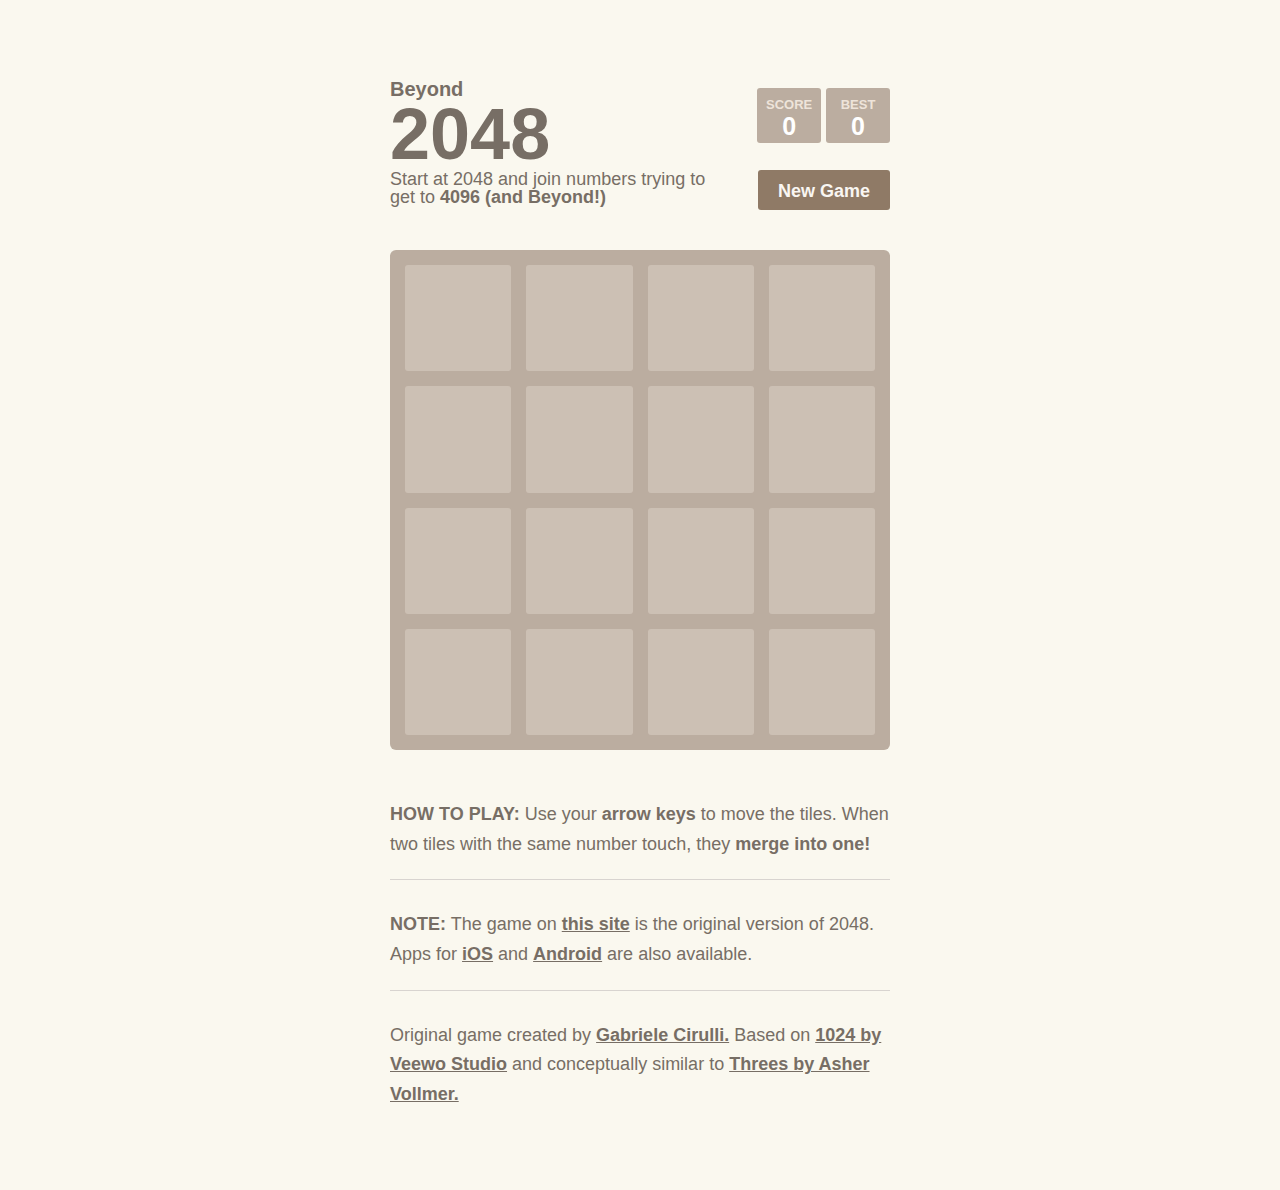
==== commit 73e49121: "Updated index title" ====
--- a/index.html
+++ b/index.html
@@ -2,7 +2,7 @@
 <html lang="en" manifest="cache.appcache">
 <head>
   <meta charset="utf-8">
-  <title>2048</title>
+  <title>Beyond 2048</title>
 
   <link href="style/main.css" rel="stylesheet" type="text/css">
   <link rel="shortcut icon" href="favicon.ico">
--- a/style/main.css
+++ b/style/main.css
@@ -52,10 +52,12 @@
   font-weight: bold;
   margin: 0;
   display: block;
+  line-height: 1em;
   float: left; }
   h1.title .sub-title{
 	font-size: 20px;
 	display: block;
+	line-height: .9em;
   }
 
 @-webkit-keyframes move-up {
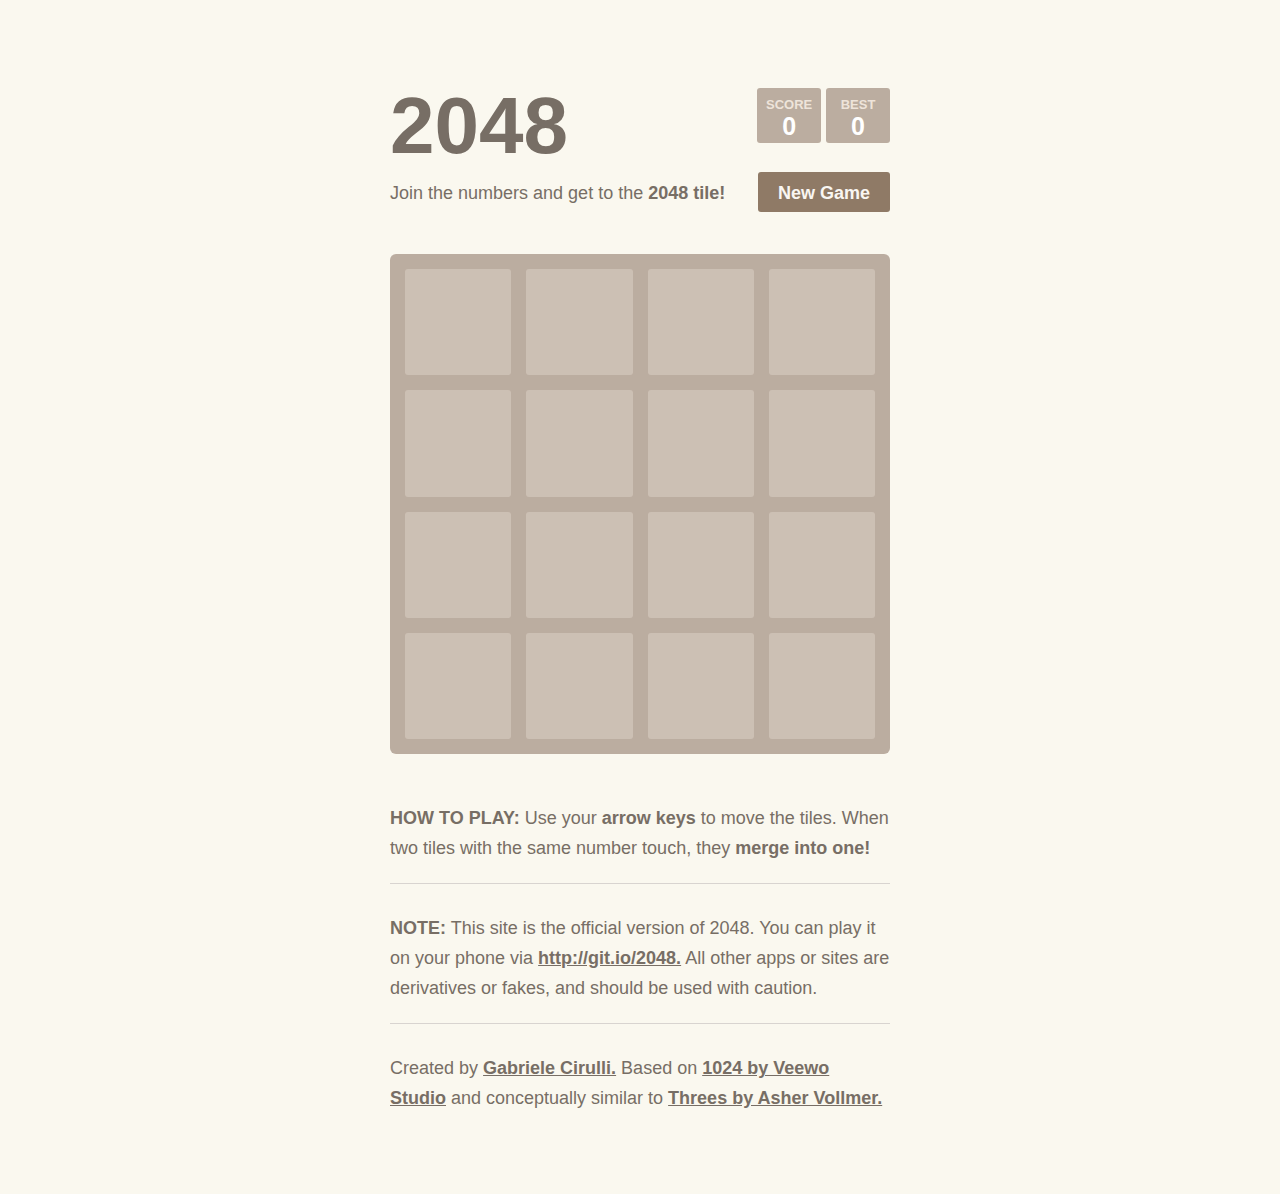
==== commit d5d20f0f: "back to original" ====
--- a/index.html
+++ b/index.html
@@ -1,8 +1,8 @@
 <!DOCTYPE html>
-<html lang="en" manifest="cache.appcache">
+<html>
 <head>
   <meta charset="utf-8">
-  <title>Beyond 2048</title>
+  <title>2048</title>
 
   <link href="style/main.css" rel="stylesheet" type="text/css">
   <link rel="shortcut icon" href="favicon.ico">
@@ -15,19 +15,11 @@
   <meta name="HandheldFriendly" content="True">
   <meta name="MobileOptimized" content="320">
   <meta name="viewport" content="width=device-width, target-densitydpi=160dpi, initial-scale=1.0, maximum-scale=1, user-scalable=no, minimal-ui">
-  <meta name="format-detection" content="telephone=no" />
-
-  <meta name="apple-itunes-app" content="app-id=868076805">
-
-  <meta property="og:title" content="2048 game"/>
-  <meta property="og:site_name" content="2048 game"/>
-  <meta property="og:description" content="Join the numbers and get to the 2048 tile! Careful: this game is extremely addictive!"/>
-  <meta property="og:image" content="http://gabrielecirulli.github.io/2048/meta/og_image.png"/>
 </head>
 <body>
   <div class="container">
     <div class="heading">
-      <h1 class="title"><span class="sub-title">Beyond</span> 2048</h1>
+      <h1 class="title">2048</h1>
       <div class="scores-container">
         <div class="score-container">0</div>
         <div class="best-container">0</div>
@@ -35,7 +27,7 @@
     </div>
 
     <div class="above-game">
-      <p class="game-intro">Start at 2048 and join numbers trying to get to <strong>4096 (and Beyond!)</strong></p>
+      <p class="game-intro">Join the numbers and get to the <strong>2048 tile!</strong></p>
       <a class="restart-button">New Game</a>
     </div>
 
@@ -45,22 +37,6 @@
         <div class="lower">
 	        <a class="keep-playing-button">Keep going</a>
           <a class="retry-button">Try again</a>
-          <div class="score-sharing"></div>
-          <div class="mailing-list">
-            <!-- MailChimp Signup Form -->
-            <form action="http://gabrielecirulli.us8.list-manage.com/subscribe/post?u=991201206817cfb4e4247ed6c&amp;id=7928ea817b" method="post" name="mc-embedded-subscribe-form" class="mailing-list-form" target="_blank">
-              <strong>Get email updates from Gabriele</strong>
-
-              <input type="email" value="" name="EMAIL" class="mailing-list-email-field" placeholder="Your email address" spellcheck="false">
-
-              <!-- real people should not fill this in and expect good things - do not remove this or risk form bot signups-->
-              <div style="position: absolute; left: -9999px;">
-                <input type="text" name="b_991201206817cfb4e4247ed6c_7928ea817b" value="">
-              </div>
-
-              <input type="submit" value="Go" name="subscribe" class="mailing-list-subscribe-button">
-            </form>
-          </div>
         </div>
       </div>
 
@@ -101,11 +77,11 @@
     </p>
     <hr>
     <p>
-    <strong class="important">Note:</strong> The game on <a href="http://git.io/2048">this site</a> is the original version of 2048. Apps for <a href="https://itunes.apple.com/us/app/2048-by-gabriele-cirulli/id868076805" target="_blank">iOS</a> and <a href="https://play.google.com/store/apps/details?id=com.gabrielecirulli.app2048" target="_blank">Android</a> are also available.
+    <strong class="important">Note:</strong> This site is the official version of 2048. You can play it on your phone via <a href="http://git.io/2048">http://git.io/2048.</a> All other apps or sites are derivatives or fakes, and should be used with caution.
     </p>
     <hr>
     <p>
-    Original game created by <a href="http://gabrielecirulli.com" target="_blank">Gabriele Cirulli.</a> Based on <a href="https://itunes.apple.com/us/app/1024!/id823499224" target="_blank">1024 by Veewo Studio</a> and conceptually similar to <a href="http://asherv.com/threes/" target="_blank">Threes by Asher Vollmer.</a>
+    Created by <a href="http://gabrielecirulli.com" target="_blank">Gabriele Cirulli.</a> Based on <a href="https://itunes.apple.com/us/app/1024!/id823499224" target="_blank">1024 by Veewo Studio</a> and conceptually similar to <a href="http://asherv.com/threes/" target="_blank">Threes by Asher Vollmer.</a>
     </p>
   </div>
 
--- a/style/main.css
+++ b/style/main.css
@@ -10,55 +10,17 @@
 body {
   margin: 80px 0; }
 
-input {
-  display: inline-block;
-  background: #8f7a66;
-  border-radius: 3px;
-  padding: 0 20px;
-  text-decoration: none;
-  color: #f9f6f2;
-  height: 40px;
-  line-height: 42px;
-  cursor: pointer;
-  font: inherit;
-  border: none;
-  outline: none;
-  box-sizing: border-box;
-  font-weight: bold;
-  margin: 0;
-  -webkit-appearance: none;
-  -moz-appearance: none;
-  appearance: none; }
-  input[type="text"], input[type="email"] {
-    cursor: auto;
-    background: #fcfbf9;
-    font-weight: normal;
-    color: #776e65;
-    padding: 0 15px; }
-    input[type="text"]::-webkit-input-placeholder, input[type="email"]::-webkit-input-placeholder {
-      color: #9d948c; }
-    input[type="text"]::-moz-placeholder, input[type="email"]::-moz-placeholder {
-      color: #9d948c; }
-    input[type="text"]:-ms-input-placeholder, input[type="email"]:-ms-input-placeholder {
-      color: #9d948c; }
-
 .heading:after {
   content: "";
   display: block;
   clear: both; }
 
 h1.title {
-  font-size: 72px;
+  font-size: 80px;
   font-weight: bold;
   margin: 0;
   display: block;
-  line-height: 1em;
   float: left; }
-  h1.title .sub-title{
-	font-size: 20px;
-	display: block;
-	line-height: .9em;
-  }
 
 @-webkit-keyframes move-up {
   0% {
@@ -175,24 +137,6 @@
 
   100% {
     opacity: 1; } }
-@-webkit-keyframes slide-up {
-  0% {
-    margin-top: 32%; }
-
-  100% {
-    margin-top: 20%; } }
-@-moz-keyframes slide-up {
-  0% {
-    margin-top: 32%; }
-
-  100% {
-    margin-top: 20%; } }
-@keyframes slide-up {
-  0% {
-    margin-top: 32%; }
-
-  100% {
-    margin-top: 20%; } }
 .game-container {
   margin-top: 40px;
   position: relative;
@@ -212,79 +156,50 @@
   -webkit-box-sizing: border-box;
   -moz-box-sizing: border-box;
   box-sizing: border-box; }
-
-.game-message {
-  display: none;
-  position: absolute;
-  top: 0;
-  right: 0;
-  bottom: 0;
-  left: 0;
-  background: rgba(238, 228, 218, 0.73);
-  z-index: 100;
-  padding-top: 40px;
-  text-align: center;
-  -webkit-animation: fade-in 800ms ease 1200ms;
-  -moz-animation: fade-in 800ms ease 1200ms;
-  animation: fade-in 800ms ease 1200ms;
-  -webkit-animation-fill-mode: both;
-  -moz-animation-fill-mode: both;
-  animation-fill-mode: both; }
-  .game-message p {
-    font-size: 60px;
-    font-weight: bold;
-    height: 60px;
-    line-height: 60px;
-    margin-top: 222px; }
-  .game-message .lower {
-    display: block;
-    margin-top: 29px; }
-  .game-message .mailing-list {
-    margin-top: 52px; }
-    .game-message .mailing-list strong {
+  .game-container .game-message {
+    display: none;
+    position: absolute;
+    top: 0;
+    right: 0;
+    bottom: 0;
+    left: 0;
+    background: rgba(238, 228, 218, 0.5);
+    z-index: 100;
+    text-align: center;
+    -webkit-animation: fade-in 800ms ease 1200ms;
+    -moz-animation: fade-in 800ms ease 1200ms;
+    animation: fade-in 800ms ease 1200ms;
+    -webkit-animation-fill-mode: both;
+    -moz-animation-fill-mode: both;
+    animation-fill-mode: both; }
+    .game-container .game-message p {
+      font-size: 60px;
+      font-weight: bold;
+      height: 60px;
+      line-height: 60px;
+      margin-top: 222px; }
+    .game-container .game-message .lower {
       display: block;
-      margin-bottom: 10px; }
-    .game-message .mailing-list .mailing-list-email-field {
-      width: 230px;
-      margin-right: 5px; }
-  .game-message a {
-    display: inline-block;
-    background: #8f7a66;
-    border-radius: 3px;
-    padding: 0 20px;
-    text-decoration: none;
-    color: #f9f6f2;
-    height: 40px;
-    line-height: 42px;
-    cursor: pointer;
-    margin-left: 9px; }
-    .game-message a.keep-playing-button {
-      display: none; }
-  .game-message .score-sharing {
-    display: inline-block;
-    vertical-align: middle;
-    margin-left: 10px; }
-  .game-message.game-won {
-    background: rgba(237, 194, 46, 0.5);
-    color: #f9f6f2; }
-    .game-message.game-won a.keep-playing-button {
-      display: inline-block; }
-  .game-message.game-won, .game-message.game-over {
-    display: block; }
-    .game-message.game-won p, .game-message.game-over p {
-      -webkit-animation: slide-up 1.5s ease-in-out 2500ms;
-      -moz-animation: slide-up 1.5s ease-in-out 2500ms;
-      animation: slide-up 1.5s ease-in-out 2500ms;
-      -webkit-animation-fill-mode: both;
-      -moz-animation-fill-mode: both;
-      animation-fill-mode: both; }
-    .game-message.game-won .mailing-list, .game-message.game-over .mailing-list {
-      -webkit-animation: fade-in 1.5s ease-in-out 2500ms;
-      -moz-animation: fade-in 1.5s ease-in-out 2500ms;
-      animation: fade-in 1.5s ease-in-out 2500ms;
-      -webkit-animation-fill-mode: both;
-      -moz-animation-fill-mode: both;
-      animation-fill-mode: both; }
+      margin-top: 59px; }
+    .game-container .game-message a {
+      display: inline-block;
+      background: #8f7a66;
+      border-radius: 3px;
+      padding: 0 20px;
+      text-decoration: none;
+      color: #f9f6f2;
+      height: 40px;
+      line-height: 42px;
+      margin-left: 9px; }
+      .game-container .game-message a.keep-playing-button {
+        display: none; }
+    .game-container .game-message.game-won {
+      background: rgba(237, 194, 46, 0.5);
+      color: #f9f6f2; }
+      .game-container .game-message.game-won a.keep-playing-button {
+        display: inline-block; }
+    .game-container .game-message.game-won, .game-container .game-message.game-over {
+      display: block; }
 
 .grid-container {
   position: absolute;
@@ -568,9 +483,8 @@
 
 .game-intro {
   float: left;
-  line-height: 1em;
-  margin-bottom: 0; 
-  width: 65%;}
+  line-height: 42px;
+  margin-bottom: 0; }
 
 .restart-button {
   display: inline-block;
@@ -581,7 +495,6 @@
   color: #f9f6f2;
   height: 40px;
   line-height: 42px;
-  cursor: pointer;
   display: block;
   text-align: center;
   float: right; }
@@ -589,20 +502,13 @@
 .game-explanation {
   margin-top: 50px; }
 
-.sharing {
-  margin-top: 20px;
-  text-align: center; }
-  .sharing > iframe, .sharing > span, .sharing > form {
-    display: inline-block;
-    vertical-align: middle; }
-
 @media screen and (max-width: 520px) {
   html, body {
     font-size: 15px; }
 
   body {
-    margin-top: 0;
-    padding: 20px; }
+    margin: 20px 0;
+    padding: 0 20px; }
 
   h1.title {
     font-size: 27px;
@@ -652,79 +558,50 @@
     -webkit-box-sizing: border-box;
     -moz-box-sizing: border-box;
     box-sizing: border-box; }
-
-  .game-message {
-    display: none;
-    position: absolute;
-    top: 0;
-    right: 0;
-    bottom: 0;
-    left: 0;
-    background: rgba(238, 228, 218, 0.73);
-    z-index: 100;
-    padding-top: 40px;
-    text-align: center;
-    -webkit-animation: fade-in 800ms ease 1200ms;
-    -moz-animation: fade-in 800ms ease 1200ms;
-    animation: fade-in 800ms ease 1200ms;
-    -webkit-animation-fill-mode: both;
-    -moz-animation-fill-mode: both;
-    animation-fill-mode: both; }
-    .game-message p {
-      font-size: 60px;
-      font-weight: bold;
-      height: 60px;
-      line-height: 60px;
-      margin-top: 222px; }
-    .game-message .lower {
-      display: block;
-      margin-top: 29px; }
-    .game-message .mailing-list {
-      margin-top: 52px; }
-      .game-message .mailing-list strong {
+    .game-container .game-message {
+      display: none;
+      position: absolute;
+      top: 0;
+      right: 0;
+      bottom: 0;
+      left: 0;
+      background: rgba(238, 228, 218, 0.5);
+      z-index: 100;
+      text-align: center;
+      -webkit-animation: fade-in 800ms ease 1200ms;
+      -moz-animation: fade-in 800ms ease 1200ms;
+      animation: fade-in 800ms ease 1200ms;
+      -webkit-animation-fill-mode: both;
+      -moz-animation-fill-mode: both;
+      animation-fill-mode: both; }
+      .game-container .game-message p {
+        font-size: 60px;
+        font-weight: bold;
+        height: 60px;
+        line-height: 60px;
+        margin-top: 222px; }
+      .game-container .game-message .lower {
         display: block;
-        margin-bottom: 10px; }
-      .game-message .mailing-list .mailing-list-email-field {
-        width: 230px;
-        margin-right: 5px; }
-    .game-message a {
-      display: inline-block;
-      background: #8f7a66;
-      border-radius: 3px;
-      padding: 0 20px;
-      text-decoration: none;
-      color: #f9f6f2;
-      height: 40px;
-      line-height: 42px;
-      cursor: pointer;
-      margin-left: 9px; }
-      .game-message a.keep-playing-button {
-        display: none; }
-    .game-message .score-sharing {
-      display: inline-block;
-      vertical-align: middle;
-      margin-left: 10px; }
-    .game-message.game-won {
-      background: rgba(237, 194, 46, 0.5);
-      color: #f9f6f2; }
-      .game-message.game-won a.keep-playing-button {
-        display: inline-block; }
-    .game-message.game-won, .game-message.game-over {
-      display: block; }
-      .game-message.game-won p, .game-message.game-over p {
-        -webkit-animation: slide-up 1.5s ease-in-out 2500ms;
-        -moz-animation: slide-up 1.5s ease-in-out 2500ms;
-        animation: slide-up 1.5s ease-in-out 2500ms;
-        -webkit-animation-fill-mode: both;
-        -moz-animation-fill-mode: both;
-        animation-fill-mode: both; }
-      .game-message.game-won .mailing-list, .game-message.game-over .mailing-list {
-        -webkit-animation: fade-in 1.5s ease-in-out 2500ms;
-        -moz-animation: fade-in 1.5s ease-in-out 2500ms;
-        animation: fade-in 1.5s ease-in-out 2500ms;
-        -webkit-animation-fill-mode: both;
-        -moz-animation-fill-mode: both;
-        animation-fill-mode: both; }
+        margin-top: 59px; }
+      .game-container .game-message a {
+        display: inline-block;
+        background: #8f7a66;
+        border-radius: 3px;
+        padding: 0 20px;
+        text-decoration: none;
+        color: #f9f6f2;
+        height: 40px;
+        line-height: 42px;
+        margin-left: 9px; }
+        .game-container .game-message a.keep-playing-button {
+          display: none; }
+      .game-container .game-message.game-won {
+        background: rgba(237, 194, 46, 0.5);
+        color: #f9f6f2; }
+        .game-container .game-message.game-won a.keep-playing-button {
+          display: inline-block; }
+      .game-container .game-message.game-won, .game-container .game-message.game-over {
+        display: block; }
 
   .grid-container {
     position: absolute;
@@ -825,235 +702,10 @@
   .tile .tile-inner {
     font-size: 35px; }
 
-  .game-message {
-    padding-top: 0; }
-    .game-message p {
-      font-size: 30px !important;
-      height: 30px !important;
-      line-height: 30px !important;
-      margin-top: 32% !important;
-      margin-bottom: 0 !important; }
-    .game-message .lower {
-      margin-top: 10px !important; }
-    .game-message.game-won .score-sharing {
-      margin-top: 10px; }
-    .game-message.game-over .mailing-list {
-      margin-top: 25px; }
-    .game-message .mailing-list {
-      margin-top: 10px; }
-      .game-message .mailing-list .mailing-list-email-field {
-        width: 180px; }
-
-  .sharing > iframe, .sharing > span, .sharing > form {
-    display: block;
-    margin: 0 auto;
-    margin-bottom: 20px; } }
-.pp-donate button {
-  -webkit-appearance: none;
-  -moz-appearance: none;
-  appearance: none;
-  border: none;
-  font: inherit;
-  color: inherit;
-  display: inline-block;
-  background: #8f7a66;
-  border-radius: 3px;
-  padding: 0 20px;
-  text-decoration: none;
-  color: #f9f6f2;
-  height: 40px;
-  line-height: 42px;
-  cursor: pointer; }
-  .pp-donate button img {
-    vertical-align: -4px;
-    margin-right: 8px; }
-
-.btc-donate {
-  position: relative;
-  margin-left: 10px;
-  display: inline-block;
-  background: #8f7a66;
-  border-radius: 3px;
-  padding: 0 20px;
-  text-decoration: none;
-  color: #f9f6f2;
-  height: 40px;
-  line-height: 42px;
-  cursor: pointer; }
-  .btc-donate img {
-    vertical-align: -4px;
-    margin-right: 8px; }
-  .btc-donate a {
-    color: #f9f6f2;
-    text-decoration: none;
-    font-weight: normal; }
-  .btc-donate .address {
-    cursor: auto;
-    position: absolute;
-    width: 340px;
-    right: 50%;
-    margin-right: -170px;
-    padding-bottom: 7px;
-    top: -30px;
-    opacity: 0;
-    pointer-events: none;
-    -webkit-transition: 400ms ease;
-    -moz-transition: 400ms ease;
-    transition: 400ms ease;
-    -webkit-transition-property: top, opacity;
-    -moz-transition-property: top, opacity;
-    transition-property: top, opacity; }
-    .btc-donate .address:after {
-      position: absolute;
-      border-top: 10px solid #bbada0;
-      border-right: 7px solid transparent;
-      border-left: 7px solid transparent;
-      content: "";
-      bottom: 0px;
-      left: 50%;
-      margin-left: -7px; }
-    .btc-donate .address code {
-      background-color: #bbada0;
-      padding: 10px 15px;
-      width: 100%;
-      border-radius: 3px;
-      line-height: 1;
-      font-weight: normal;
-      font-size: 15px;
-      font-family: Consolas, "Liberation Mono", Courier, monospace;
-      text-align: center; }
-  .btc-donate:hover .address, .btc-donate .address:hover .address {
-    opacity: 1;
-    top: -45px;
-    pointer-events: auto; }
-  @media screen and (max-width: 520px) {
-    .btc-donate {
-      width: 120px; }
-      .btc-donate .address {
-        margin-right: -150px;
-        width: 300px; }
-        .btc-donate .address code {
-          font-size: 13px; }
-        .btc-donate .address:after {
-          left: 50%;
-          bottom: 2px; } }
-
-@-webkit-keyframes pop-in-big {
-  0% {
-    -webkit-transform: scale(0) translateZ(0);
-    -moz-transform: scale(0) translateZ(0);
-    transform: scale(0) translateZ(0);
-    opacity: 0;
-    margin-top: -56px; }
-
-  100% {
-    -webkit-transform: scale(1) translateZ(0);
-    -moz-transform: scale(1) translateZ(0);
-    transform: scale(1) translateZ(0);
-    opacity: 1;
-    margin-top: 30px; } }
-@-moz-keyframes pop-in-big {
-  0% {
-    -webkit-transform: scale(0) translateZ(0);
-    -moz-transform: scale(0) translateZ(0);
-    transform: scale(0) translateZ(0);
-    opacity: 0;
-    margin-top: -56px; }
-
-  100% {
-    -webkit-transform: scale(1) translateZ(0);
-    -moz-transform: scale(1) translateZ(0);
-    transform: scale(1) translateZ(0);
-    opacity: 1;
-    margin-top: 30px; } }
-@keyframes pop-in-big {
-  0% {
-    -webkit-transform: scale(0) translateZ(0);
-    -moz-transform: scale(0) translateZ(0);
-    transform: scale(0) translateZ(0);
-    opacity: 0;
-    margin-top: -56px; }
-
-  100% {
-    -webkit-transform: scale(1) translateZ(0);
-    -moz-transform: scale(1) translateZ(0);
-    transform: scale(1) translateZ(0);
-    opacity: 1;
-    margin-top: 30px; } }
-@-webkit-keyframes pop-in-small {
-  0% {
-    -webkit-transform: scale(0) translateZ(0);
-    -moz-transform: scale(0) translateZ(0);
-    transform: scale(0) translateZ(0);
-    opacity: 0;
-    margin-top: -76px; }
-
-  100% {
-    -webkit-transform: scale(1) translateZ(0);
-    -moz-transform: scale(1) translateZ(0);
-    transform: scale(1) translateZ(0);
-    opacity: 1;
-    margin-top: 10px; } }
-@-moz-keyframes pop-in-small {
-  0% {
-    -webkit-transform: scale(0) translateZ(0);
-    -moz-transform: scale(0) translateZ(0);
-    transform: scale(0) translateZ(0);
-    opacity: 0;
-    margin-top: -76px; }
-
-  100% {
-    -webkit-transform: scale(1) translateZ(0);
-    -moz-transform: scale(1) translateZ(0);
-    transform: scale(1) translateZ(0);
-    opacity: 1;
-    margin-top: 10px; } }
-@keyframes pop-in-small {
-  0% {
-    -webkit-transform: scale(0) translateZ(0);
-    -moz-transform: scale(0) translateZ(0);
-    transform: scale(0) translateZ(0);
-    opacity: 0;
-    margin-top: -76px; }
-
-  100% {
-    -webkit-transform: scale(1) translateZ(0);
-    -moz-transform: scale(1) translateZ(0);
-    transform: scale(1) translateZ(0);
-    opacity: 1;
-    margin-top: 10px; } }
-.app-notice {
-  position: relative;
-  -webkit-animation: pop-in-big 700ms ease 2s both;
-  -moz-animation: pop-in-big 700ms ease 2s both;
-  animation: pop-in-big 700ms ease 2s both;
-  background: #edc53f;
-  color: white;
-  padding: 18px;
-  margin-top: 30px;
-  height: 56px;
-  box-sizing: border-box;
-  border-radius: 3px; }
-  .app-notice:after {
-    content: "";
-    display: block;
-    clear: both; }
-  .app-notice .notice-close-button {
-    float: right;
-    font-weight: bold;
-    cursor: pointer;
-    margin-left: 10px;
-    opacity: 0.7; }
-  .app-notice p {
-    margin-bottom: 0; }
-  .app-notice, .app-notice p {
-    line-height: 20px; }
-  .app-notice a {
-    color: white; }
-  @media screen and (max-width: 520px) {
-    .app-notice {
-      -webkit-animation: pop-in-small 700ms ease 2s both;
-      -moz-animation: pop-in-small 700ms ease 2s both;
-      animation: pop-in-small 700ms ease 2s both;
-      margin-top: 10px;
-      height: 76px; } }
+  .game-message p {
+    font-size: 30px !important;
+    height: 30px !important;
+    line-height: 30px !important;
+    margin-top: 90px !important; }
+  .game-message .lower {
+    margin-top: 30px !important; } }
